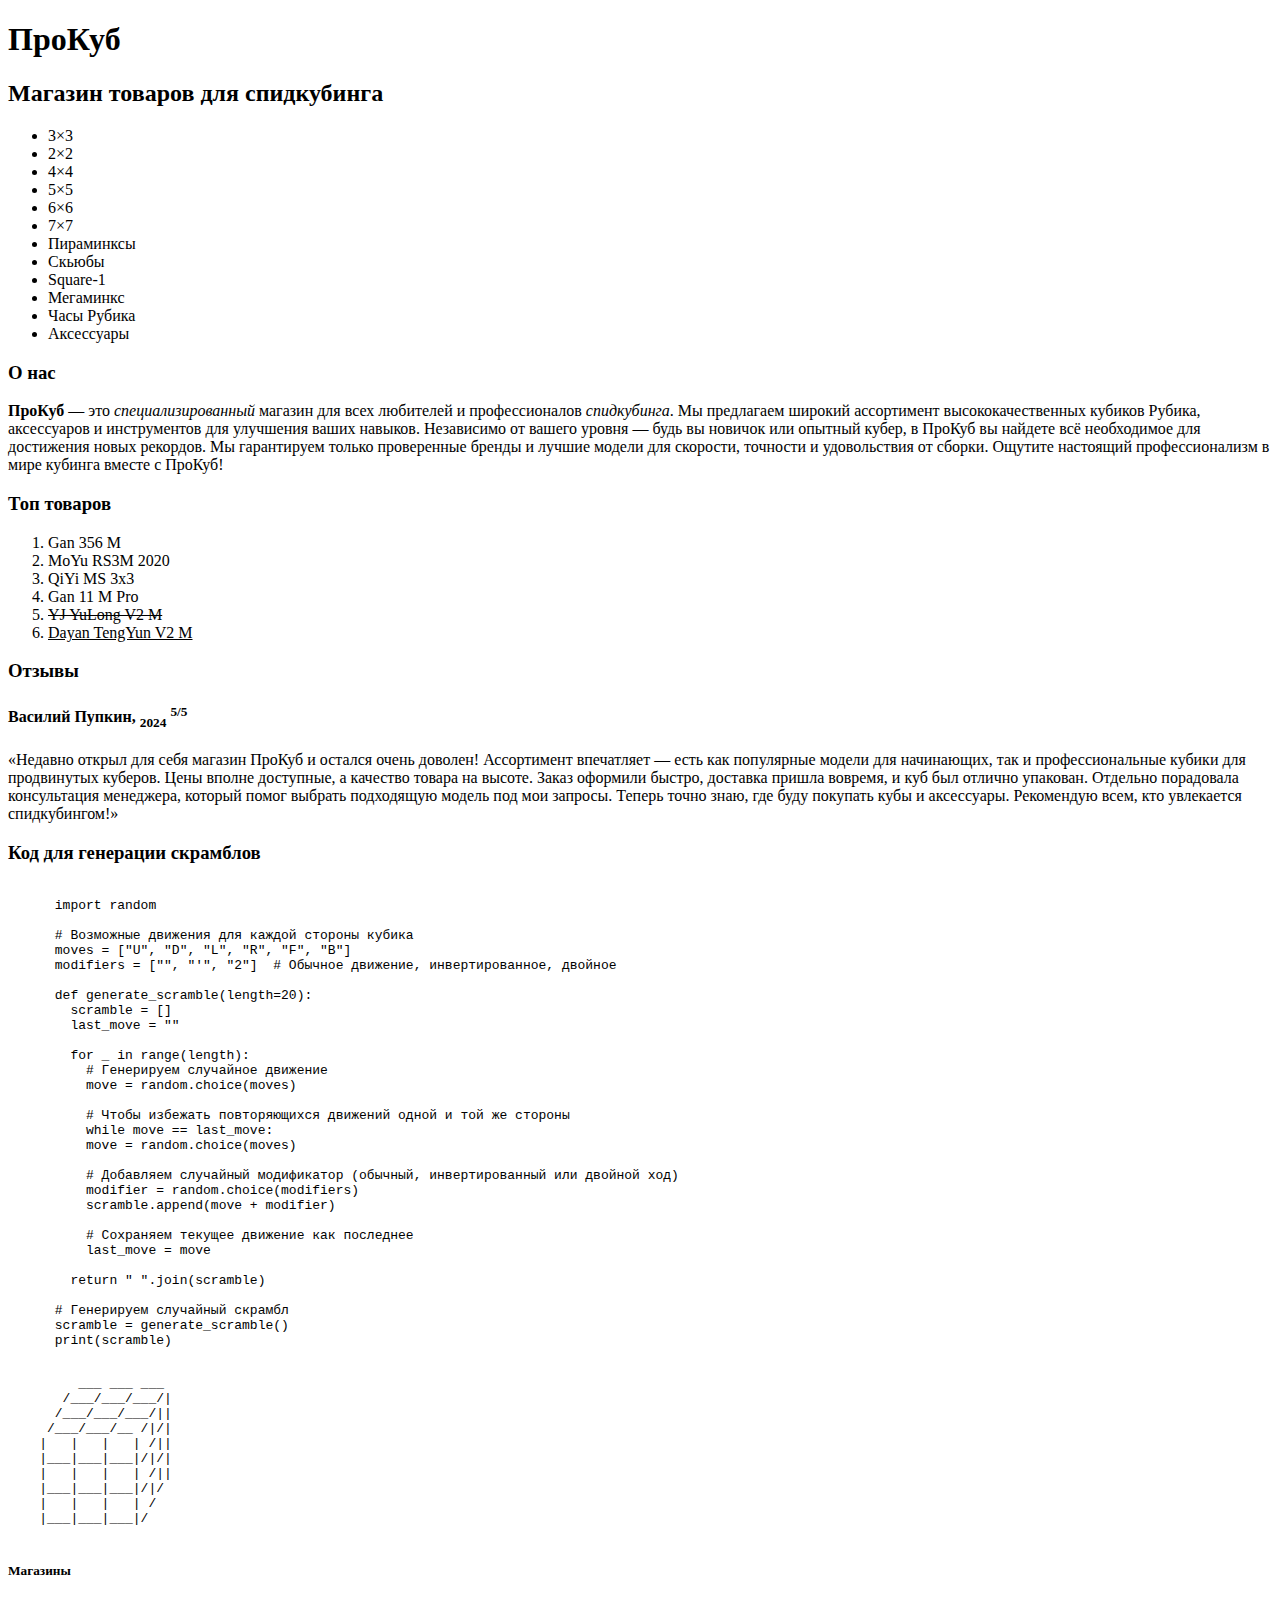
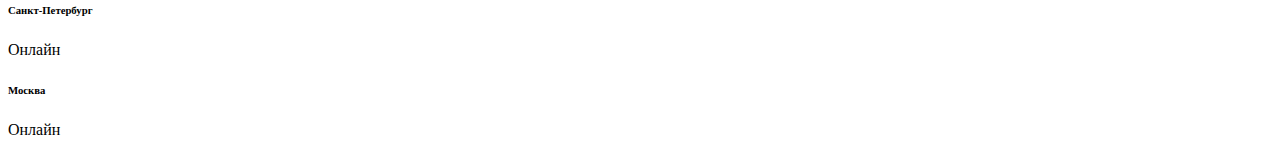
==== index.html @ 14ca3fd4 "feat: finish lab1" ====
<!DOCTYPE html>
<html lang="ru">
<head>
  <meta charset="UTF-8" />
  <meta name="keywords" content="кубик Рубика, спидкубинг, магазин">
  <meta name="descriprion" content="интернет-магазин товаров для спидкубинга">
  <title>ПроКуб</title>
</head>
<body>
<header>
  <h1>ПроКуб</h1>
  <h2>Магазин товаров для спидкубинга</h2>
  <nav>
    <ul>
      <li>3×3</li>
      <li>2×2</li>
      <li>4×4</li>
      <li>5×5</li>
      <li>6×6</li>
      <li>7×7</li>
      <li>Пираминксы</li>
      <li>Скьюбы</li>
      <li>Square-1</li>
      <li>Мегаминкс</li>
      <li>Часы Рубика</li>
      <li>Аксессуары</li>
    </ul>
  </nav>
</header>

<main>
  <article>
    <h3>О нас</h3>
    <section>
      <p><b>ПроКуб</b> — это <i>специализированный</i> магазин для всех любителей и профессионалов <em>спидкубинга</em>. Мы предлагаем широкий ассортимент высококачественных кубиков Рубика, аксессуаров и инструментов для улучшения ваших навыков. Независимо от вашего уровня — будь вы новичок или опытный кубер, в ПроКуб вы найдете всё необходимое для достижения новых рекордов. Мы гарантируем только проверенные бренды и лучшие модели для скорости, точности и удовольствия от сборки. Ощутите настоящий профессионализм в мире кубинга вместе с ПроКуб!</p>
    </section>
  </article>
  <aside>
    <h3>Топ товаров</h3>
    <ol>
      <li>Gan 356 M</li>
      <li>MoYu RS3M 2020</li>
      <li>QiYi MS 3x3</li>
      <li>Gan 11 M Pro</li>
      <li><del>YJ YuLong V2 M</del></li>
      <li><ins>Dayan TengYun V2 M</ins></li>
    </ol>
  </aside>
  <article>
    <h3>Отзывы</h3>
    <h4>Василий Пупкин, <sub>2024</sub> <sup>5/5</sup></h4>
    <q>Недавно открыл для себя магазин ПроКуб и остался очень доволен! Ассортимент впечатляет — есть как популярные модели для начинающих, так и профессиональные кубики для продвинутых куберов. Цены вполне доступные, а качество товара на высоте. Заказ оформили быстро, доставка пришла вовремя, и куб был отлично упакован. Отдельно порадовала консультация менеджера, который помог выбрать подходящую модель под мои запросы. Теперь точно знаю, где буду покупать кубы и аксессуары. Рекомендую всем, кто увлекается спидкубингом!</q>
  </article>
  <article>
    <h3>Код для генерации скрамблов</h3>
    <pre><code>
      import random

      # Возможные движения для каждой стороны кубика
      moves = ["U", "D", "L", "R", "F", "B"]
      modifiers = ["", "'", "2"]  # Обычное движение, инвертированное, двойное

      def generate_scramble(length=20):
        scramble = []
        last_move = ""

        for _ in range(length):
          # Генерируем случайное движение
          move = random.choice(moves)

          # Чтобы избежать повторяющихся движений одной и той же стороны
          while move == last_move:
          move = random.choice(moves)

          # Добавляем случайный модификатор (обычный, инвертированный или двойной ход)
          modifier = random.choice(modifiers)
          scramble.append(move + modifier)

          # Сохраняем текущее движение как последнее
          last_move = move

        return " ".join(scramble)

      # Генерируем случайный скрамбл
      scramble = generate_scramble()
      print(scramble)
    </code></pre>
  </article>
</main>

<footer>
  <pre>
         ___ ___ ___
       /___/___/___/|
      /___/___/___/||
     /___/___/__ /|/|
    |   |   |   | /||
    |___|___|___|/|/|
    |   |   |   | /||
    |___|___|___|/|/
    |   |   |   | /
    |___|___|___|/
  </pre>
  <h5>Магазины</h5>
  <h6>Санкт-Петербург</h6>
  Онлайн
  <h6>Москва</h6>
  Онлайн
</footer>
</body>
</html>
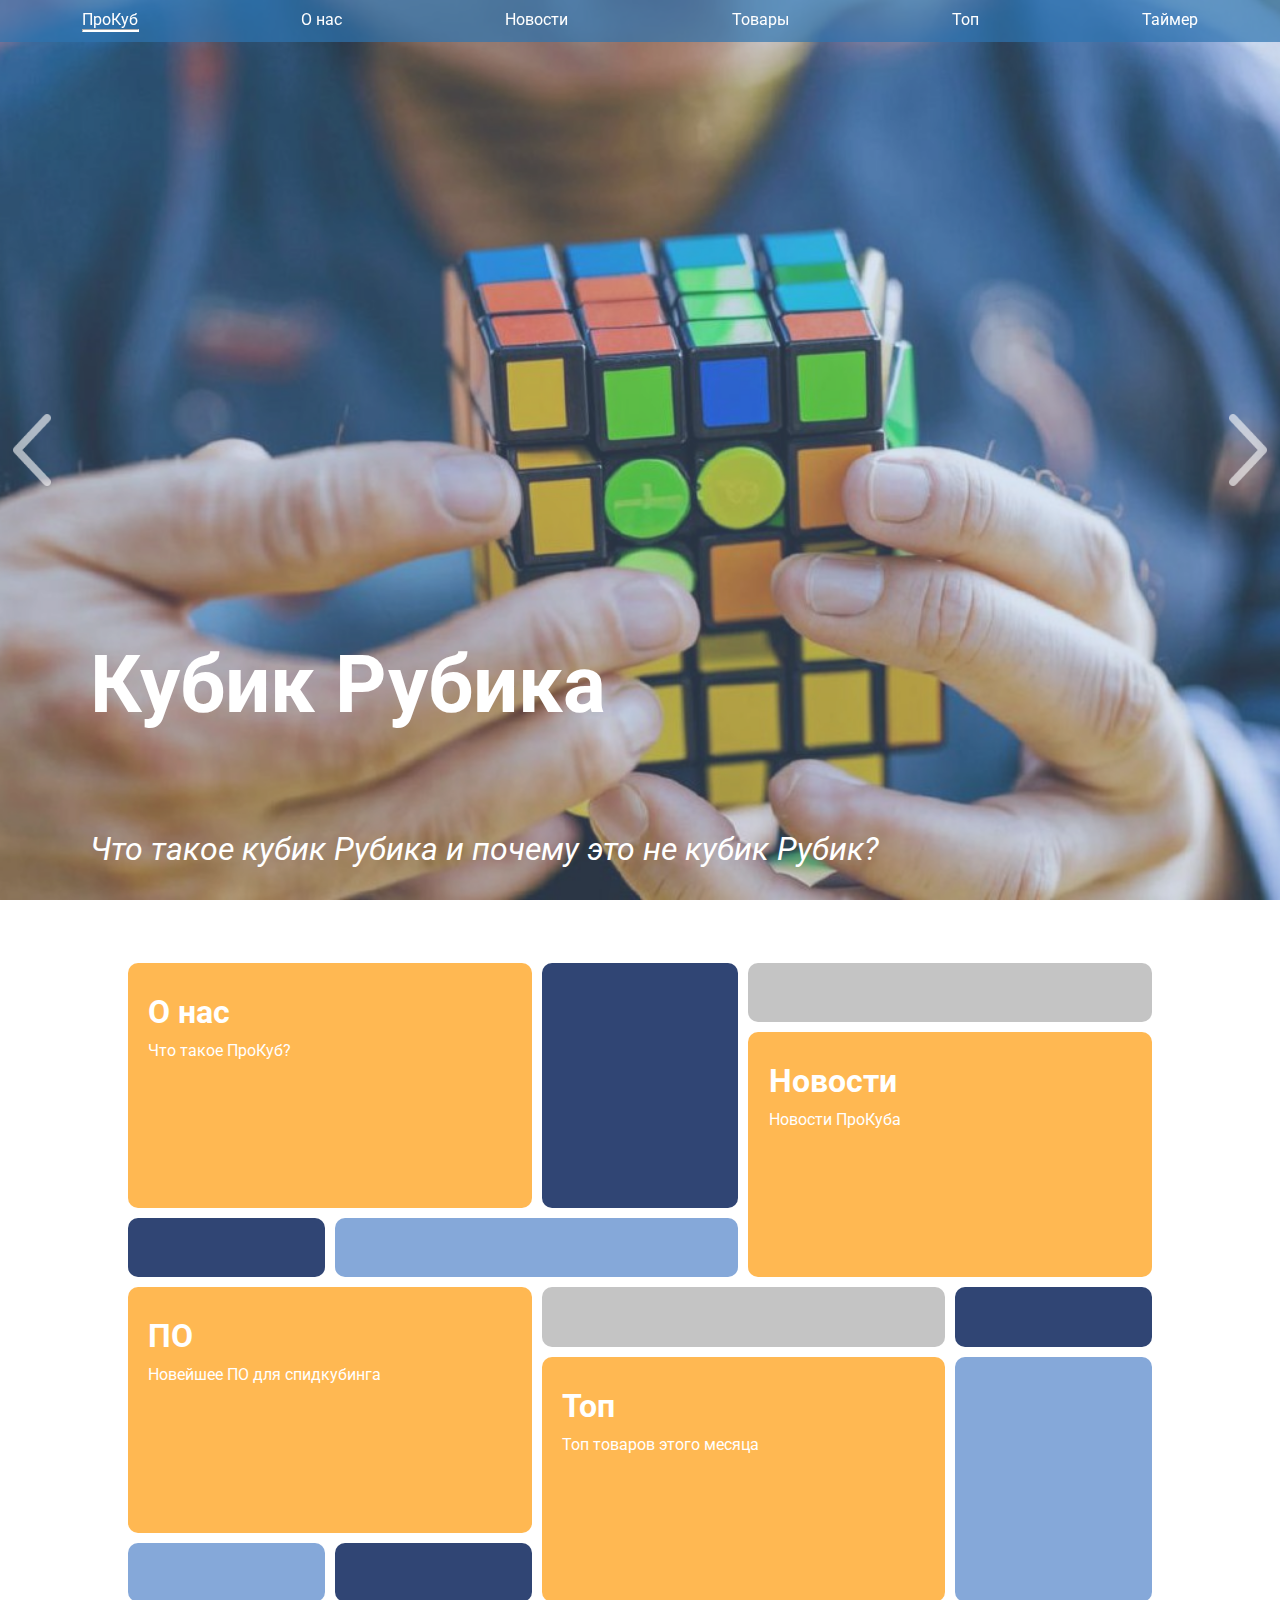
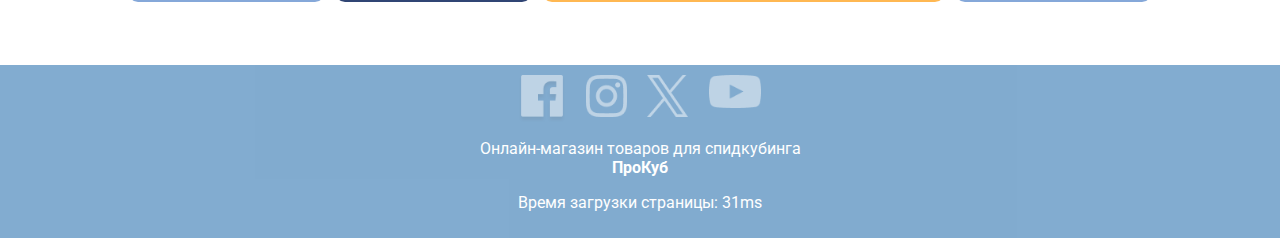
==== commit bcef9f9c: "feat: solve lab 5" ====
--- a/index.html
+++ b/index.html
@@ -1,111 +1,95 @@
 <!DOCTYPE html>
 <html lang="ru">
 <head>
-  <meta charset="UTF-8" />
-  <meta name="keywords" content="кубик Рубика, спидкубинг, магазин">
-  <meta name="descriprion" content="интернет-магазин товаров для спидкубинга">
-  <title>ПроКуб</title>
+  <script type="text/javascript" src="src/common.js"></script>
+  <meta charset="UTF-8">
+  <meta name="viewport" content="width=device-width, initial-scale=1.0">
+  <title>Прокуб</title>
+  <link rel="stylesheet" type="text/css" href="public/css/style.css">
+  <link rel="preconnect" href="https://fonts.googleapis.com">
+  <link rel="preconnect" href="https://fonts.gstatic.com" crossorigin>
+  <link href="https://fonts.googleapis.com/css2?family=Roboto&display=swap" rel="stylesheet">
+  <script type="text/javascript" src="src/slider.js"></script>
+  <link rel="shortcut icon" href="public/img/logo.png" type="image/png">
 </head>
 <body>
-<header>
-  <h1>ПроКуб</h1>
-  <h2>Магазин товаров для спидкубинга</h2>
-  <nav>
-    <ul>
-      <li>3×3</li>
-      <li>2×2</li>
-      <li>4×4</li>
-      <li>5×5</li>
-      <li>6×6</li>
-      <li>7×7</li>
-      <li>Пираминксы</li>
-      <li>Скьюбы</li>
-      <li>Square-1</li>
-      <li>Мегаминкс</li>
-      <li>Часы Рубика</li>
-      <li>Аксессуары</li>
+<!-- Header part -->
+<header id="header">
+  <div class="header__logo" id="top_menu_logo">
+    <a href="#">
+      <img src="public/img/logo.png" alt="logo">
+    </a>
+  </div>
+  <nav id="top_menu" class="menu">
+    <ul class="menu__navigation">
+      <li><a href="index.html" class="menu__point"><h1 class="menu__shop-header">ПроКуб</h1><hr class="menu__underline"></a></li>
+      <li><a href="about.html" class="menu__point">О нас<hr class="menu__underline"></a></li>
+      <li><a href="news.html" class="menu__point">Новости<hr class="menu__underline"></a></li>
+      <li><a href="shop.html" class="menu__point">Товары<hr class="menu__underline"></a></li>
+      <li><a href="top.html" class="menu__point">Топ<hr class="menu__underline"></a></li>
+      <li><a href="timer.html" class="menu__point">Таймер<hr class="menu__underline"></a></li>
     </ul>
   </nav>
 </header>
-
-<main>
-  <article>
-    <h3>О нас</h3>
-    <section>
-      <p><b>ПроКуб</b> — это <i>специализированный</i> магазин для всех любителей и профессионалов <em>спидкубинга</em>. Мы предлагаем широкий ассортимент высококачественных кубиков Рубика, аксессуаров и инструментов для улучшения ваших навыков. Независимо от вашего уровня — будь вы новичок или опытный кубер, в ПроКуб вы найдете всё необходимое для достижения новых рекордов. Мы гарантируем только проверенные бренды и лучшие модели для скорости, точности и удовольствия от сборки. Ощутите настоящий профессионализм в мире кубинга вместе с ПроКуб!</p>
-    </section>
-  </article>
-  <aside>
-    <h3>Топ товаров</h3>
-    <ol>
-      <li>Gan 356 M</li>
-      <li>MoYu RS3M 2020</li>
-      <li>QiYi MS 3x3</li>
-      <li>Gan 11 M Pro</li>
-      <li><del>YJ YuLong V2 M</del></li>
-      <li><ins>Dayan TengYun V2 M</ins></li>
-    </ol>
-  </aside>
-  <article>
-    <h3>Отзывы</h3>
-    <h4>Василий Пупкин, <sub>2024</sub> <sup>5/5</sup></h4>
-    <q>Недавно открыл для себя магазин ПроКуб и остался очень доволен! Ассортимент впечатляет — есть как популярные модели для начинающих, так и профессиональные кубики для продвинутых куберов. Цены вполне доступные, а качество товара на высоте. Заказ оформили быстро, доставка пришла вовремя, и куб был отлично упакован. Отдельно порадовала консультация менеджера, который помог выбрать подходящую модель под мои запросы. Теперь точно знаю, где буду покупать кубы и аксессуары. Рекомендую всем, кто увлекается спидкубингом!</q>
-  </article>
-  <article>
-    <h3>Код для генерации скрамблов</h3>
-    <pre><code>
-      import random
-
-      # Возможные движения для каждой стороны кубика
-      moves = ["U", "D", "L", "R", "F", "B"]
-      modifiers = ["", "'", "2"]  # Обычное движение, инвертированное, двойное
-
-      def generate_scramble(length=20):
-        scramble = []
-        last_move = ""
-
-        for _ in range(length):
-          # Генерируем случайное движение
-          move = random.choice(moves)
-
-          # Чтобы избежать повторяющихся движений одной и той же стороны
-          while move == last_move:
-          move = random.choice(moves)
-
-          # Добавляем случайный модификатор (обычный, инвертированный или двойной ход)
-          modifier = random.choice(modifiers)
-          scramble.append(move + modifier)
-
-          # Сохраняем текущее движение как последнее
-          last_move = move
-
-        return " ".join(scramble)
-
-      # Генерируем случайный скрамбл
-      scramble = generate_scramble()
-      print(scramble)
-    </code></pre>
-  </article>
+<!-- Slider -->
+<aside class="slider" id="slider">
+  <div class="slider__background">
+    <a href="#" onclick="prev_slide()">
+      <div class="slider__arrow">
+        <img src="public/img/left_arrow.png">
+      </div>
+    </a>
+    <a href="#" id="slide" class="slider__container">
+      <h2 id="slider__header"></h2>
+      <p id="slider__text"></p>
+    </a>
+    <a href="#" onclick="next_slide()">
+      <div class="slider__arrow">
+        <img src="public/img/right_arrow.png">
+      </div>
+    </a>
+  </div>
+</aside>
+<!-- Main part -->
+<main class="tiles">
+  <a href="about.html" id="post-1" class="article">
+    <h3 class="article__header">О нас</h3>
+    <p class="article__text">Что такое ПроКуб?</p>
+  </a>
+  <div id="post-2"></div>
+  <div id="post-3"></div>
+  <div id="post-4"></div>
+  <a href="news.html" id="post-5" class="article">
+    <h3 class="article__header">Новости</h3>
+    <p class="article__text">Новости ПроКуба</p>
+  </a>
+  <div id="post-6"></div>
+  <a href="software.html" id="post-7" class="article">
+    <h3 class="article__header">ПО</h3>
+    <p class="article__text">Новейшее ПО для спидкубинга</p>
+  </a>
+  <div id="post-8"></div>
+  <div id="post-9"></div>
+  <div id="post-10"></div>
+  <a href="top.html" id="post-11" class="article">
+    <h3 class="article__header">Топ</h3>
+    <p class="article__text">Топ товаров этого месяца</p>
+  </a>
+  <div id="post-12"></div>
+  <div id="post-13"></div>
 </main>
-
+<!-- Footer part -->
 <footer>
-  <pre>
-         ___ ___ ___
-       /___/___/___/|
-      /___/___/___/||
-     /___/___/__ /|/|
-    |   |   |   | /||
-    |___|___|___|/|/|
-    |   |   |   | /||
-    |___|___|___|/|/
-    |   |   |   | /
-    |___|___|___|/
-  </pre>
-  <h5>Магазины</h5>
-  <h6>Санкт-Петербург</h6>
-  Онлайн
-  <h6>Москва</h6>
-  Онлайн
+  <ul class="icons">
+    <li><a href="#"><img src="public/img/facebook.png" class="icons__icon"></a></li>
+    <li><a href="#"><img src="public/img/instagram.png" class="icons__icon"></a></li>
+    <li><a href="#"><img src="public/img/twitter.png" class="icons__icon"></a></li>
+    <li><a href="#"><img src="public/img/youtube.png" class="icons__icon"></a></li>
+  </ul>
+  <p>
+    Онлайн-магазин товаров для спидкубинга<br><b>ПроКуб</b>
+  </p>
+  <p id="load_time"></p>
 </footer>
 </body>
 </html>
--- a/public/css/style.css
+++ b/public/css/style.css
@@ -0,0 +1,423 @@
+body {
+	margin: 0;
+	padding: 0;
+	width: 100%;
+	min-height: 100vh;
+	font-family: "Roboto", "Arial", sans-serif;
+	-moz-background-size: cover;
+    -webkit-background-size: cover;
+    -o-background-size: cover;
+    background-size: cover;
+    display: flex;
+    flex-direction: column;
+    justify-content: space-between;
+	hyphens: auto;
+	@media (min-width: 300px) {
+		font-size: 0.75em;
+	}
+	@media (min-width: 500px) {
+		font-size: 1em;
+	}
+	@media (min-width: 2000px) {
+		font-size: 2em;
+	}
+}
+a {
+	text-decoration: none;
+}
+h1 {
+	margin: 0;
+}
+p {
+	padding: 0;
+}
+img {
+	image-rendering: -moz-crisp-edges;
+    -ms-interpolation-mode: nearest-neighbor;
+    image-rendering: crisp-edges;
+    height: auto;
+    display: block;
+    margin: 0 auto;
+}
+ul {
+	padding: 0;
+	list-style-type: none;
+}
+button {
+	border: none;
+	background-color: #FFFFFF00;
+	cursor: pointer;
+	font-family: "Roboto", "Arial", sans-serif;
+	@media (min-width: 300px) {
+		font-size: 0.75em;
+	}
+	@media (min-width: 500px) {
+		font-size: 1em;
+	}
+	@media (min-width: 2000px) {
+		font-size: 2em;
+	}
+}
+header {
+	position: fixed;
+	display: flex;
+	flex-direction: row;
+	justify-content: space-around;
+	align-items: center;
+	background-color: #2E74B0B2;
+	width: 100vw;
+	z-index: 2;
+}
+li {
+	text-decoration: none;
+}
+footer {
+	background-color: #2E74B0;
+	color: white;
+	text-align: center;
+	padding-top: 10px;
+	padding-bottom: 10px;
+	opacity: 0.6;
+	transition: 0.5s;
+}
+button {
+	border: none;
+}
+main {
+	padding: 50px;
+	min-height: 71vh;
+}
+
+.menu {
+	display: flex;
+	justify-content: space-around;
+	flex-direction: row;
+	position: static;
+	width: 100%;
+	margin: 0;
+	opacity: 1;
+	padding: 10px 0;
+	align-items: center;
+}
+.header__logo {
+	display: flex;
+	width: 10%;
+	align-items: center;
+}
+.logo img {
+  	width: 100%;
+}
+.menu__navigation {
+	width: 100%;
+	display: flex;
+	flex-direction: row;
+	justify-content: space-around;
+	margin-bottom: 0;
+	margin-top: 0;
+	vertical-align: middle;
+}
+.menu__point {
+	width: 100%;
+	color: white;
+	text-align: center;
+	font-size: 1em;
+}
+.menu__shop-header {
+	font-size: 1em;
+	font-weight: normal;
+}
+.icons {
+	display: flex;
+	flex-direction: row;
+	justify-content: space-between;
+	margin: auto;
+	width: 20%;
+}
+.icons__icon {
+	opacity: 0.5;
+	transition: 0.5s;
+	width: 80%;
+}
+.menu__underline {
+	opacity: 0;
+	transition: 0.5s;
+	width: 0;
+	height: 1px;
+	margin: 0;
+	border-color: white;
+	background-color: white;
+}
+.header__logo {
+	opacity: 1;
+	width: 0;
+}
+.header__logo img {
+	width: 100%;
+}
+.slider {
+	width: 100%;
+	height: 100vh;
+	object-fit: cover;
+    background-size: cover;
+	background-position: center;
+	background-repeat: no-repeat;
+}
+.slider__arrow {
+	opacity: 0.6;
+	width: 5vw;
+	height: 100vh;
+	transition: 0.5s;
+	display: flex;
+	align-items: center;
+}
+.slider__arrow img{
+	width: 3vw;
+}
+.slider__background {
+	width: 100%;
+	height: 100%;
+	background-color: #85A8D94D;
+	display: flex;
+	flex-direction: row;
+	justify-content: space-between;
+}
+.slider__container {
+	padding-left: 2%;
+	padding-right: 2%;
+	display: flex;
+	flex-direction: column;
+	justify-content: flex-end;
+	width: 90vw;
+}
+#slider__header {
+	font-weight: bold;
+	font-size: 5em;
+	color: white;
+	transition: 0.5s;
+	opacity: 0;
+}
+#slider__text {
+	font-style: italic;
+	font-weight: normal;
+	font-size: 2em;
+	color: white;
+	transition: 0.5s;
+	opacity: 0;
+}
+
+.tiles {
+	grid-gap: 10px;
+	display: grid;
+	width: 80%;
+	grid-template-columns: repeat(1, 1fr);
+	@media (min-width: 320px) {
+		grid-template-columns: repeat(1, 1fr);
+		grid-template-areas:
+			"a"
+			"e"
+			"g"
+			"k";
+	}
+	@media (min-width: 600px) {
+		grid-template-columns: repeat(3, 1fr);
+		grid-template-areas:
+			"a a b"
+			"a a b"
+			"f e e"
+			"m e e"
+			"g g g"
+			"k k h"
+			"k k i"
+			"j l l";
+	}
+	@media (min-width: 1000px) {
+		grid-template-columns: repeat(5, 1fr);
+		grid-template-areas:
+			"a a b c c"
+			"a a b e e"
+			"d f f e e"
+			"g g i i h"
+			"g g k k j"
+			"l m k k j";
+	}
+	gap: 10px;
+  	color: white;
+	padding: 7vh 10%;
+}
+.tiles div {
+	border-radius: 10px;
+}
+#post-1 {
+	grid-area: a;
+}
+#post-2 {
+	grid-area: b;
+	background-color: #304574;
+}
+#post-3 {
+	grid-area: c;
+  	background-color: #C4C4C4;
+}
+#post-4 {
+	grid-area: d;
+	background-color: #304574;
+}
+#post-5 {
+	grid-area: e;
+}
+#post-6 {
+	grid-area: f;
+  	background-color: #85A8D9;
+}
+#post-7 {
+	grid-area: g;
+}
+#post-8 {
+	grid-area: h;
+  	background-color: #304574;
+}
+#post-9 {
+	grid-area: i;
+  	background-color: #C4C4C4;
+}
+#post-10 {
+	grid-area: j;
+  	background-color: #85A8D9;
+}
+#post-11 {
+	grid-area: k;
+}
+#post-12 {
+	grid-area: l;
+  	background-color: #85A8D9;
+ }
+#post-13 {
+	grid-area: m;
+	background-color: #304574;
+}
+
+.article {
+	height: calc(100% - 60px);
+	width: 90%;
+  	background-color: #FF9700AD;
+  	border-radius: 10px;
+  	transition: 0.5s;
+	padding: 30px 5%;
+	color: white;
+}
+.article__header {
+	z-index: 1;
+	margin: 0;
+	border-radius: 10px;
+	font-size: 2em;
+}
+.article__image {
+	width: 90%;
+	align-items: center;
+	border-radius: 10px;
+}
+.article__price {
+	z-index: 1;
+	font-size: 1.5em;
+	font-weight: bold;
+}
+.article__text {
+	z-index: 1;
+	margin: 10px 0 0;
+	border-radius: 10px;
+	font-size: 1em;
+}
+.content {
+	color: #304574;
+}
+.content__title_big {
+	font-size: 4em;
+	text-align: center;
+	text-shadow: 0 4px 4px rgba(0, 0, 0, 0.25);
+	font-weight: bold;
+}
+.content__title {
+	font-size: 3em;
+	text-shadow: 0 4px 4px rgba(0, 0, 0, 0.25);
+	font-weight: bold;
+}
+.content__title_small {
+	font-size: 2em;
+	font-weight: bold;
+}
+.content__images {
+	width: 20%;
+}
+.content__text {
+	font-size: 1em;
+}
+.content__text_loose {
+	font-size: 1em;
+	line-height: 2em;
+	text-decoration: underline overline;
+	text-transform: uppercase;
+}
+.common-table {
+	width: 100%;
+	border-collapse: collapse;
+}
+.common-table__header {
+	text-align: center;
+	margin: 0;
+}
+.common-table > tbody > tr > th {
+	border: 3px solid #304574;
+}
+.common-table > tbody > tr > td {
+	border: 3px solid #304574;
+}
+.input-form {
+	border: 1px solid #304574;
+	outline: none;
+	color: #85A8D9;
+}
+.timer {
+	display: flex;
+	justify-content: space-between;
+	align-items: center;
+}
+.timer__button {
+	border-radius: 10px;
+	background-color: #FF9700;
+	padding: 5px 10px;
+	transition: 0.5s;
+	opacity: 0.5;
+	color: white;
+}
+.menu__point:hover .menu__underline{
+	opacity: 1;
+	transition: 0.5s;
+	width: 98.4%;
+	margin: 0;
+}
+.icons__icon:hover {
+	opacity: 1;
+	transition: 0.5s;
+}
+footer:hover {
+	opacity: 1;
+	transition: 0.5s;
+}
+.slider__arrow:hover {
+	opacity: 1;
+	transition: 0.5s;
+	background-color: #00000040;
+	z-index: 0;
+}
+.article:hover {
+	transform: translate(-10px, -10px);
+	transition: 0.5s;
+  	background-color: #FF9700;
+}
+.common-table > tbody > tr:nth-child(even) {
+	background-color: rgba(133, 168, 217, 0.5);
+}
+.timer__button:hover {
+	transition: 0.5s;
+	opacity: 1;
+}